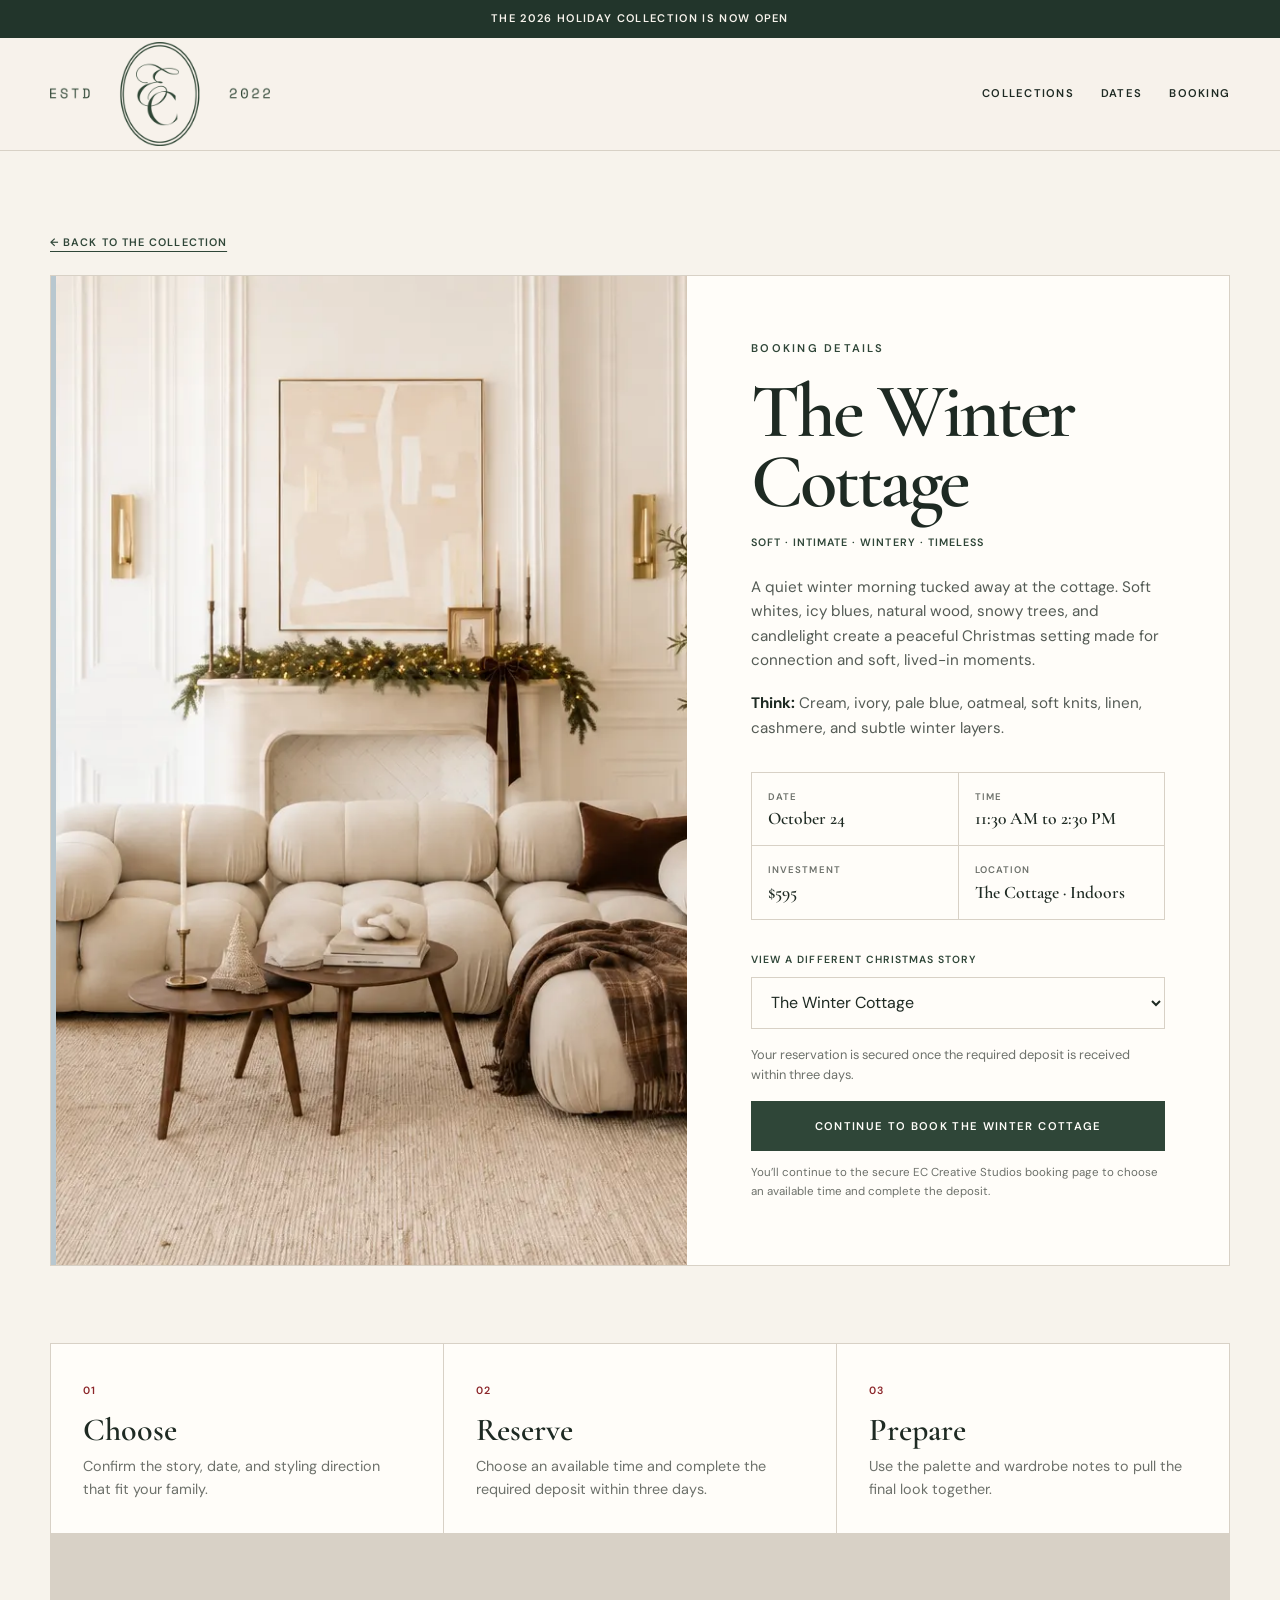
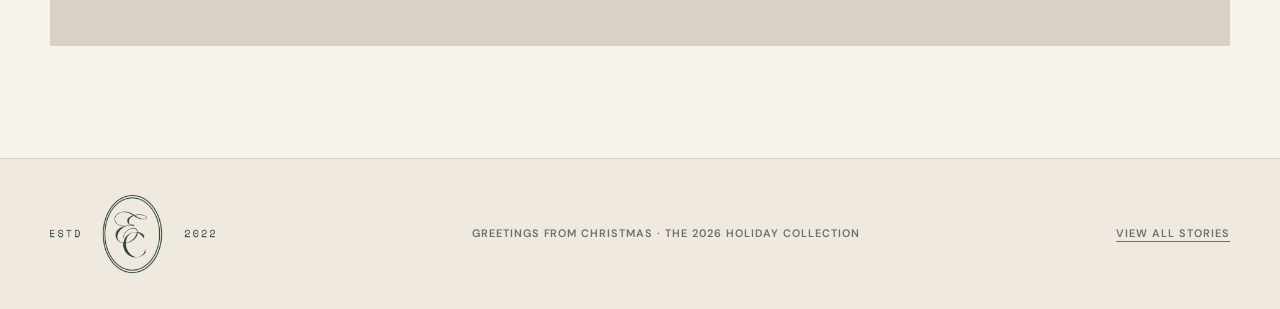
==== booking.html @ e30bf9e5 "Add mobile collection carousel and story booking pages" ====
<!doctype html>
<html lang="en">
<head>
  <meta charset="utf-8" />
  <meta name="viewport" content="width=device-width, initial-scale=1" />
  <meta name="theme-color" content="#f7f3ec" />
  <meta name="description" content="View dates, pricing, styling direction, and booking access for the 2026 EC Creative Studios Christmas collection." />
  <title>Booking Details | Greetings From Christmas</title>
  <link rel="preconnect" href="https://fonts.googleapis.com" />
  <link rel="preconnect" href="https://fonts.gstatic.com" crossorigin />
  <link href="https://fonts.googleapis.com/css2?family=Cormorant+Garamond:ital,wght@0,500;0,600;1,500&family=DM+Sans:wght@400;500;600&display=swap" rel="stylesheet" />
  <link rel="stylesheet" href="styles.css" />
  <link rel="stylesheet" href="media.css" />
  <script defer src="collections.js"></script>
  <script defer src="app.js"></script>
</head>
<body>
  <a class="skip-link" href="#booking-details">Skip to booking details</a>

  <div class="preview-ribbon" role="note">
    <span>Private client access</span>
    <span aria-hidden="true">•</span>
    <span>Public release September 1</span>
  </div>

  <header class="site-header" id="top">
    <nav class="nav shell" aria-label="Primary navigation">
      <a class="brand" href="index.html" aria-label="EC Creative Studios holiday collection home">
        <img class="brand-logo" src="assets/ec-creative-logo.webp" alt="EC Creative Studios, established 2022" width="1064" height="500" />
      </a>
      <div class="nav-links">
        <a href="index.html#stories">Collections</a>
        <a href="index.html#dates">Dates</a>
        <a href="booking.html" aria-current="page">Booking</a>
      </div>
    </nav>
  </header>

  <main class="booking-page" data-booking-page>
    <section class="booking-page-shell shell" id="booking-details" aria-labelledby="booking-title">
      <a class="back-link" href="index.html#stories">← Back to the collection</a>

      <div class="booking-layout">
        <figure class="booking-visual" id="booking-visual">
          <img id="booking-image" src="assets/winter-cottage.webp" alt="Soft neutral Christmas cottage interior with a tree, fireplace, and natural winter layers" width="1536" height="1024" fetchpriority="high" decoding="async" />
          <div class="booking-image-pending" id="booking-image-pending" hidden>
            <span>Christmas Bound</span>
            <strong>Photography coming soon</strong>
          </div>
        </figure>

        <div class="booking-detail">
          <p class="eyebrow">Booking details</p>
          <h1 id="booking-title">The Winter Cottage</h1>
          <p class="booking-feeling" id="booking-feeling">Soft · Intimate · Wintery · Timeless</p>
          <p class="booking-description" id="booking-description">A quiet winter morning tucked away at the cottage. Soft whites, icy blues, natural wood, snowy trees, and candlelight create a peaceful Christmas setting made for connection and soft, lived-in moments.</p>
          <p class="booking-think" id="booking-think"><strong>Think:</strong> Cream, ivory, pale blue, oatmeal, soft knits, linen, cashmere, and subtle winter layers.</p>

          <dl class="booking-meta-grid">
            <div>
              <dt>Date</dt>
              <dd id="booking-date">October 24</dd>
            </div>
            <div>
              <dt>Time</dt>
              <dd id="booking-time">11:30 AM to 2:30 PM</dd>
            </div>
            <div>
              <dt>Investment</dt>
              <dd id="booking-price">$595</dd>
            </div>
            <div>
              <dt>Location</dt>
              <dd id="booking-location">The Cottage · Indoors</dd>
            </div>
          </dl>

          <div class="booking-control">
            <label for="story-select">View a different Christmas story</label>
            <select id="story-select" aria-describedby="booking-status">
              <option value="the-winter-cottage">The Winter Cottage</option>
            </select>
          </div>

          <p class="booking-status" id="booking-status">Your reservation is secured once the required deposit is received within three days.</p>
          <a class="button button-primary booking-button" id="booking-button" href="https://ECCreativeStudio.pixieset.com/booking/The-Winter-Cottage" aria-disabled="false">Continue to book The Winter Cottage</a>
          <p class="booking-external-note">You’ll continue to the secure EC Creative Studios booking page to choose an available time and complete the deposit.</p>

          <noscript>
            <p class="booking-status">JavaScript is required to switch collections here. Return to the collection page and use the direct booking link for your chosen story.</p>
          </noscript>
        </div>
      </div>
    </section>

    <section class="details shell booking-process" aria-label="How booking works">
      <article>
        <span>01</span>
        <h3>Choose</h3>
        <p>Confirm the story, date, and styling direction that fit your family.</p>
      </article>
      <article>
        <span>02</span>
        <h3>Reserve</h3>
        <p>Choose an available time and complete the required deposit within three days.</p>
      </article>
      <article>
        <span>03</span>
        <h3>Prepare</h3>
        <p>Use the palette and wardrobe notes to pull the final look together.</p>
      </article>
    </section>
  </main>

  <footer>
    <div class="shell footer-inner">
      <div class="footer-brand footer-ec">
        <img src="assets/ec-creative-logo.webp" alt="EC Creative Studios" width="1064" height="500" loading="lazy" decoding="async" />
      </div>
      <p>Greetings From Christmas · The 2026 Holiday Collection</p>
      <a href="index.html#stories">View all stories</a>
    </div>
  </footer>
</body>
</html>
---- styles.css ----
:root {
  --paper: #f7f3ec;
  --paper-warm: #eee7dc;
  --ink: #1e2a23;
  --muted: #6d716b;
  --green: #2f4638;
  --green-dark: #22352b;
  --red: #8b2529;
  --line: #d8d1c6;
  --white: #fffdf9;
  --serif: "Cormorant Garamond", Georgia, serif;
  --sans: "DM Sans", Arial, sans-serif;
}

* { box-sizing: border-box; }
html { scroll-behavior: smooth; }
body {
  margin: 0;
  background: var(--paper);
  color: var(--ink);
  font-family: var(--sans);
  line-height: 1.6;
}

img { display: block; max-width: 100%; }
a { color: inherit; }
button, select { font: inherit; }

::selection { background: var(--green); color: var(--white); }

.skip-link {
  position: absolute;
  top: -100px;
  left: 1rem;
  z-index: 100;
  padding: .75rem 1rem;
  background: var(--ink);
  color: white;
}
.skip-link:focus { top: 1rem; }

.shell {
  width: min(1180px, calc(100% - 40px));
  margin-inline: auto;
}

.preview-ribbon {
  display: flex;
  justify-content: center;
  align-items: center;
  gap: .8rem;
  min-height: 38px;
  padding: .5rem 1rem;
  background: var(--green-dark);
  color: #f7f3ec;
  font-size: .69rem;
  font-weight: 600;
  letter-spacing: .12em;
  text-transform: uppercase;
  text-align: center;
}

.site-header {
  border-bottom: 1px solid var(--line);
  background: rgba(247,243,236,.96);
}

.nav {
  min-height: 112px;
  display: flex;
  align-items: center;
  justify-content: space-between;
  gap: 2rem;
}

.brand {
  display: inline-flex;
  align-items: center;
  flex: 0 1 auto;
  text-decoration: none;
}
.brand-logo {
  width: clamp(180px, 18vw, 220px);
  height: auto;
  object-fit: contain;
  flex: 0 0 auto;
}

.nav-links {
  display: flex;
  gap: 1.7rem;
}
.nav-links a {
  text-decoration: none;
  font-size: .7rem;
  font-weight: 600;
  letter-spacing: .11em;
  text-transform: uppercase;
}
.nav-links a:hover { color: var(--red); }

.hero {
  padding-block: clamp(5rem, 10vw, 8.5rem);
  max-width: 1100px;
}
.eyebrow {
  margin: 0 0 1.15rem;
  color: var(--green);
  font-size: .7rem;
  font-weight: 600;
  letter-spacing: .2em;
  text-transform: uppercase;
}
.hero h1 {
  max-width: 1000px;
  margin: 0;
  font: 600 clamp(4.5rem, 10vw, 9.2rem)/.88 var(--serif);
  letter-spacing: -.045em;
}
.hero h1 > span,
.hero h1 > em {
  display: block;
}
.hero h1 > span {
  max-width: 10.5ch;
}
.hero h1 > em {
  width: fit-content;
  margin-top: .08em;
  color: var(--red);
  font-weight: 500;
}
.hero-byline {
  display: flex;
  align-items: center;
  gap: 0;
  margin-top: 1.65rem;
  color: var(--green);
  font-size: .67rem;
  font-weight: 600;
  letter-spacing: .14em;
  text-transform: uppercase;
}
.hero-intro {
  max-width: 720px;
  margin: 2rem 0 1.5rem;
  color: #4e554f;
  font: 500 clamp(1.15rem, 2vw, 1.45rem)/1.5 var(--serif);
}
.hero-meta {
  display: flex;
  flex-wrap: wrap;
  gap: .55rem 1.2rem;
  margin-bottom: 2rem;
  color: var(--muted);
  font-size: .72rem;
  font-weight: 600;
  letter-spacing: .09em;
  text-transform: uppercase;
}
.hero-meta span:not(:last-child)::after {
  content: "·";
  margin-left: 1.2rem;
  color: var(--red);
}

.button {
  display: inline-flex;
  align-items: center;
  justify-content: center;
  min-height: 50px;
  padding: .9rem 1.25rem;
  border: 1px solid var(--green);
  text-decoration: none;
  font-size: .7rem;
  font-weight: 600;
  letter-spacing: .12em;
  text-transform: uppercase;
  transition: background .2s ease, color .2s ease, transform .2s ease;
}
.button-primary {
  background: var(--green);
  color: var(--white);
}
.button-primary:hover {
  background: var(--green-dark);
  transform: translateY(-1px);
}
.button.is-disabled {
  opacity: .45;
  pointer-events: none;
}

.collection-intro {
  display: grid;
  grid-template-columns: .65fr 1.35fr;
  gap: clamp(2rem, 6vw, 7rem);
  align-items: start;
  padding: 6rem 0 3rem;
  border-top: 1px solid var(--line);
}
.collection-intro .eyebrow { margin-top: .45rem; }
.collection-intro h2,
.section-heading h2,
.booking h2 {
  margin: 0;
  font: 600 clamp(2.8rem, 5.5vw, 5.2rem)/1.02 var(--serif);
  letter-spacing: -.035em;
}
.collection-intro > p:last-child {
  grid-column: 2;
  max-width: 730px;
  margin: 1.2rem 0 0;
  color: #555c56;
  font: 500 1.12rem/1.55 var(--serif);
}

.collection {
  padding: 2rem 0 7rem;
}
.carousel-header {
  display: flex;
  align-items: end;
  justify-content: space-between;
  gap: 2rem;
  margin-bottom: 1.5rem;
}
.carousel-header .eyebrow { margin-bottom: .65rem; }
.carousel-header h2 {
  max-width: 750px;
  margin: 0;
  font: 600 clamp(2.5rem, 5vw, 4.8rem)/1 var(--serif);
  letter-spacing: -.035em;
}
.swipe-hint {
  margin: .75rem 0 0;
  color: var(--muted);
  font-size: .78rem;
}
.carousel-controls {
  display: flex;
  align-items: center;
  gap: .7rem;
  flex: 0 0 auto;
}
.carousel-button {
  width: 48px;
  height: 48px;
  border: 1px solid var(--green);
  border-radius: 50%;
  background: transparent;
  color: var(--green);
  cursor: pointer;
  font-size: 1.25rem;
  transition: background .2s ease, color .2s ease, opacity .2s ease;
}
.carousel-button:hover:not(:disabled) {
  background: var(--green);
  color: var(--white);
}
.carousel-button:disabled {
  cursor: default;
  opacity: .28;
}
.carousel-count {
  min-width: 60px;
  color: var(--muted);
  font-size: .67rem;
  font-weight: 600;
  font-variant-numeric: tabular-nums;
  letter-spacing: .1em;
  text-align: center;
}

.stories {
  display: flex;
  align-items: flex-start;
  gap: 1px;
  width: 100%;
  padding: 0;
  overflow-x: auto;
  overscroll-behavior-inline: contain;
  background: var(--line);
  border: 1px solid var(--line);
  scroll-behavior: smooth;
  scroll-snap-type: inline mandatory;
  scrollbar-width: none;
  -webkit-overflow-scrolling: touch;
}
.stories::-webkit-scrollbar { display: none; }
.stories:focus-visible {
  outline: 3px solid color-mix(in srgb, var(--red) 65%, transparent);
  outline-offset: 5px;
}
.story {
  --story-pad: clamp(2rem, 4vw, 4rem);
  position: relative;
  flex: 0 0 clamp(360px, 46vw, 560px);
  min-width: 0;
  padding: var(--story-pad);
  background: var(--white);
  scroll-snap-align: start;
  scroll-snap-stop: always;
}
.story::before {
  content: "";
  position: absolute;
  left: 0;
  top: 0;
  width: 100%;
  height: 4px;
  background: var(--accent, var(--green));
  z-index: 2;
}
.story-topline {
  display: flex;
  justify-content: space-between;
  gap: 1rem;
  margin-bottom: 2.4rem;
  color: var(--muted);
  font-size: .65rem;
  font-weight: 600;
  letter-spacing: .14em;
  text-transform: uppercase;
}
.story h3 {
  margin: 0;
  font: 600 clamp(2.4rem, 4vw, 4rem)/.98 var(--serif);
  letter-spacing: -.03em;
}
.story-feeling {
  margin: .9rem 0 1.35rem;
  color: var(--green);
  font-size: .67rem;
  font-weight: 600;
  letter-spacing: .095em;
  text-transform: uppercase;
}
.story-description,
.story-think {
  max-width: 650px;
  color: #545b55;
  font-size: .95rem;
}
.story-think { margin-top: 1.25rem; }
.story-think strong {
  color: var(--ink);
  font-weight: 600;
}
.story-logistics {
  display: flex;
  flex-wrap: wrap;
  gap: .55rem 1rem;
  margin: 1.75rem 0 1rem;
  padding: 1rem 0;
  border-top: 1px solid var(--line);
  border-bottom: 1px solid var(--line);
  font-size: .67rem;
  font-weight: 600;
  letter-spacing: .09em;
  text-transform: uppercase;
}
.story-logistics span:not(:last-child)::after {
  content: "·";
  margin-left: 1rem;
  color: var(--accent, var(--red));
}
.text-link {
  display: inline-block;
  margin-top: .5rem;
  color: var(--red);
  font-size: .68rem;
  font-weight: 600;
  letter-spacing: .11em;
  text-transform: uppercase;
  text-underline-offset: 5px;
}

.schedule {
  padding: 7rem 0;
  background: var(--green-dark);
  color: #f6f2ea;
}
.schedule .eyebrow { color: #c8d0c9; }
.section-heading { margin-bottom: 3rem; }
.schedule-list { border-top: 1px solid rgba(255,255,255,.22); }
.schedule-row {
  display: grid;
  grid-template-columns: 110px 1.35fr .85fr .3fr 75px;
  gap: 1rem;
  align-items: baseline;
  padding: 1.25rem 0;
  border-bottom: 1px solid rgba(255,255,255,.16);
  color: inherit;
  text-decoration: none;
  transition: color .2s ease, padding-inline .2s ease;
}
.schedule-row:hover {
  color: #fff;
  padding-inline: .4rem;
}
.schedule-row time,
.schedule-row span {
  font-size: .69rem;
  letter-spacing: .075em;
  text-transform: uppercase;
}
.schedule-row strong {
  font: 600 1.45rem/1.1 var(--serif);
}
.schedule-row .price { text-align: right; }
.schedule-action {
  font-size: .63rem;
  letter-spacing: .08em;
  text-align: right;
  text-transform: uppercase;
}
.schedule-note {
  max-width: 760px;
  margin: 2rem 0 0;
  color: rgba(255,255,255,.68);
  font-size: .88rem;
}

.booking { padding-block: 7rem; }
.booking-card {
  display: grid;
  grid-template-columns: 1fr .8fr;
  gap: clamp(2rem, 6vw, 6rem);
  padding: clamp(2rem, 5vw, 5rem);
  background: var(--paper-warm);
  border: 1px solid var(--line);
}
.booking h2 { color: var(--red); }
.booking-copy > p:last-child {
  max-width: 620px;
  color: #555c56;
}
.booking-panel {
  padding: 1.4rem;
  background: rgba(255,255,255,.72);
  border: 1px solid var(--line);
}
.booking-panel label {
  display: block;
  margin-bottom: .55rem;
  font-size: .65rem;
  font-weight: 600;
  letter-spacing: .12em;
  text-transform: uppercase;
}
.booking-panel select {
  width: 100%;
  padding: .9rem .85rem;
  border: 1px solid var(--line);
  border-radius: 0;
  background: var(--white);
  color: var(--ink);
}
.selected-story {
  min-height: 86px;
  margin: 1rem 0;
  padding: 1rem 0;
  border-top: 1px solid var(--line);
  border-bottom: 1px solid var(--line);
}
.selected-story strong {
  display: block;
  margin-bottom: .35rem;
  font: 600 1.6rem/1 var(--serif);
}
.selected-story span {
  color: var(--muted);
  font-size: .77rem;
}
.booking-status {
  margin: 0 0 1rem;
  color: var(--muted);
  font-size: .8rem;
}
.booking-panel .button { width: 100%; }

.details {
  display: grid;
  grid-template-columns: repeat(3, 1fr);
  gap: 1px;
  margin-bottom: 7rem;
  background: var(--line);
  border: 1px solid var(--line);
}
.details article {
  background: var(--white);
  padding: 2rem;
}
.details article > span {
  color: var(--red);
  font-size: .66rem;
  font-weight: 600;
  letter-spacing: .1em;
}
.details h3 {
  margin: .75rem 0 .6rem;
  font: 600 2rem/1 var(--serif);
}
.details p {
  margin: 0;
  color: var(--muted);
  font-size: .9rem;
}

.booking-page {
  --accent: #b8c7cf;
}
.booking-page-shell {
  padding-block: clamp(2.5rem, 6vw, 6rem);
}
.back-link {
  display: inline-block;
  margin-bottom: 1.5rem;
  color: var(--green);
  font-size: .68rem;
  font-weight: 600;
  letter-spacing: .1em;
  text-transform: uppercase;
  text-underline-offset: 5px;
}
.booking-layout {
  display: grid;
  grid-template-columns: minmax(0, 1.08fr) minmax(360px, .92fr);
  overflow: hidden;
  background: var(--white);
  border: 1px solid var(--line);
}
.booking-visual {
  position: relative;
  min-height: 720px;
  margin: 0;
  overflow: hidden;
  background: var(--paper-warm);
}
.booking-visual::before {
  content: "";
  position: absolute;
  inset: 0 auto 0 0;
  z-index: 2;
  width: 5px;
  background: var(--accent);
}
.booking-visual img {
  width: 100%;
  height: 100%;
  object-fit: cover;
}
.booking-visual.is-pending,
.booking-visual.is-error {
  display: grid;
  place-items: center;
  padding: 2rem;
  background:
    linear-gradient(145deg, color-mix(in srgb, var(--accent) 18%, var(--paper)), var(--paper-warm));
}
.booking-image-pending {
  display: grid;
  gap: .45rem;
  color: var(--green);
  text-align: center;
}
.booking-image-pending[hidden] { display: none; }
.booking-image-pending span {
  font-size: .67rem;
  font-weight: 600;
  letter-spacing: .12em;
  text-transform: uppercase;
}
.booking-image-pending strong {
  font: italic 500 clamp(2rem, 4vw, 3.7rem)/1 var(--serif);
}
.booking-detail {
  align-self: center;
  padding: clamp(2rem, 5vw, 5rem);
}
.booking-detail h1 {
  margin: 0;
  font: 600 clamp(3.2rem, 6vw, 6rem)/.92 var(--serif);
  letter-spacing: -.04em;
}
.booking-feeling {
  margin: 1rem 0 1.5rem;
  color: var(--green);
  font-size: .67rem;
  font-weight: 600;
  letter-spacing: .095em;
  text-transform: uppercase;
}
.booking-description,
.booking-think {
  color: #545b55;
  font-size: .95rem;
}
.booking-think { margin-top: 1.2rem; }
.booking-think strong { color: var(--ink); }
.booking-meta-grid {
  display: grid;
  grid-template-columns: repeat(2, minmax(0, 1fr));
  margin: 2rem 0;
  border-top: 1px solid var(--line);
  border-left: 1px solid var(--line);
}
.booking-meta-grid > div {
  min-width: 0;
  padding: 1rem;
  border-right: 1px solid var(--line);
  border-bottom: 1px solid var(--line);
}
.booking-meta-grid dt {
  color: var(--muted);
  font-size: .6rem;
  font-weight: 600;
  letter-spacing: .11em;
  text-transform: uppercase;
}
.booking-meta-grid dd {
  margin: .25rem 0 0;
  font: 600 1.1rem/1.2 var(--serif);
}
.booking-control label {
  display: block;
  margin-bottom: .5rem;
  color: var(--green);
  font-size: .65rem;
  font-weight: 600;
  letter-spacing: .1em;
  text-transform: uppercase;
}
.booking-control select {
  width: 100%;
  min-height: 52px;
  padding: .8rem 2.8rem .8rem .9rem;
  border: 1px solid var(--line);
  border-radius: 0;
  background: var(--white);
  color: var(--ink);
}
.booking-page .booking-status {
  margin: 1rem 0;
}
.booking-button { width: 100%; }
.booking-external-note {
  margin: .8rem 0 0;
  color: var(--muted);
  font-size: .72rem;
}
.booking-process {
  padding-top: 0;
  padding-bottom: 7rem;
}

footer {
  border-top: 1px solid var(--line);
  background: #efe9df;
}
.footer-inner {
  min-height: 150px;
  display: flex;
  align-items: center;
  justify-content: space-between;
  gap: 2rem;
}
.footer-ec {
  display: inline-flex;
  align-items: center;
  gap: .7rem;
}
.footer-ec img {
  width: 165px;
  height: auto;
  object-fit: contain;
}
.footer-inner p,
.footer-inner a {
  color: var(--muted);
  font-size: .68rem;
  font-weight: 600;
  letter-spacing: .09em;
  text-transform: uppercase;
}
.footer-inner a { text-underline-offset: 4px; }

@media (max-width: 900px) {
  .collection-intro {
    grid-template-columns: 1fr;
    gap: 1rem;
  }
  .collection-intro > p:last-child { grid-column: 1; }
  .booking-card { grid-template-columns: 1fr; }
  .booking-layout { grid-template-columns: 1fr; }
  .booking-visual {
    min-height: 0;
    aspect-ratio: 16 / 10;
  }
  .schedule-row { grid-template-columns: 95px 1fr auto 70px; }
  .schedule-time {
    grid-column: 2;
    color: rgba(255,255,255,.65);
  }
  .schedule-row .price {
    grid-column: 3;
    grid-row: 1 / 3;
    align-self: center;
  }
}

@media (max-width: 680px) {
  .shell { width: min(100% - 28px, 1180px); }
  .preview-ribbon {
    min-height: 44px;
    gap: .5rem;
    font-size: .58rem;
    letter-spacing: .11em;
  }
  .nav {
    min-height: 92px;
    gap: .85rem;
  }
  .brand-logo {
    width: 158px;
  }
  .nav-links { gap: 1rem; }
  .nav-links a { font-size: .61rem; }
  .nav-links a:first-child { display: none; }

  .hero {
    padding-top: 3.8rem;
    padding-bottom: 4.5rem;
  }
  .hero .eyebrow { margin-bottom: 1.35rem; }
  .hero h1 {
    font-size: clamp(3.9rem, 18vw, 5.35rem);
    line-height: .9;
    letter-spacing: -.042em;
  }
  .hero h1 > span {
    max-width: 8.9ch;
  }
  .hero h1 > em {
    margin-top: .12em;
  }
  .hero-byline {
    margin-top: 1.4rem;
    font-size: .61rem;
  }
  .hero-intro {
    margin-top: 1.65rem;
    font-size: 1.08rem;
    line-height: 1.5;
  }
  .hero-meta {
    display: grid;
    gap: .35rem;
  }
  .hero-meta span:not(:last-child)::after { display: none; }

  .collection-intro {
    padding-top: 4.25rem;
    padding-bottom: 2.5rem;
  }
  .collection-intro h2,
  .section-heading h2,
  .booking h2 {
    line-height: 1.02;
  }
  .collection-intro > p:last-child {
    margin-top: .85rem;
  }

  .collection {
    padding-top: 1rem;
    padding-bottom: 5rem;
  }
  .carousel-header {
    display: grid;
    align-items: start;
    gap: 1.25rem;
  }
  .carousel-header h2 {
    font-size: clamp(2.6rem, 12vw, 3.5rem);
  }
  .carousel-controls {
    justify-content: space-between;
  }
  .stories {
    width: 100%;
  }
  .story {
    --story-pad: 1.5rem;
    flex-basis: calc(100vw - 56px);
    padding: var(--story-pad);
  }
  .story-topline { margin-bottom: 1.7rem; }
  .story h3 {
    font-size: clamp(2.55rem, 12vw, 3.4rem);
    line-height: .98;
  }

  .schedule { padding: 5rem 0; }
  .schedule-row {
    grid-template-columns: 1fr auto;
    gap: .4rem 1rem;
  }
  .schedule-row time { grid-column: 1; }
  .schedule-row strong { grid-column: 1; font-size: 1.25rem; }
  .schedule-time { grid-column: 1; }
  .schedule-row .price { grid-column: 2; grid-row: 1 / 4; }
  .schedule-action { display: none; }
  .schedule-row {
    position: relative;
    min-height: 94px;
    padding-right: 2.6rem;
  }
  .schedule-row::after {
    content: "→";
    position: absolute;
    top: 50%;
    right: .3rem;
    transform: translateY(-50%);
    color: rgba(255,255,255,.7);
    font-size: 1.1rem;
  }

  .booking { padding-block: 5rem; }
  .booking-card { padding: 1.5rem; }
  .booking-page-shell {
    width: min(100% - 20px, 1180px);
    padding-top: 1.5rem;
  }
  .booking-visual { aspect-ratio: 4 / 3; }
  .booking-detail { padding: 1.5rem; }
  .booking-detail h1 {
    font-size: clamp(3rem, 14vw, 4.2rem);
  }
  .booking-meta-grid { margin-block: 1.5rem; }
  .booking-meta-grid dd { font-size: 1rem; }
  .booking-button {
    min-height: 58px;
    padding-inline: 1rem;
    text-align: center;
  }
  .booking-process { padding-bottom: 5rem; }
  .details {
    grid-template-columns: 1fr;
    margin-bottom: 5rem;
  }
  .footer-inner {
    min-height: 190px;
    flex-direction: column;
    align-items: flex-start;
    justify-content: center;
    gap: .65rem;
  }
  .footer-inner p { margin: 0; }
}
---- media.css ----
.story-media {
  margin: calc(var(--story-pad) * -1) calc(var(--story-pad) * -1) 2.4rem;
  aspect-ratio: 16 / 10;
  overflow: hidden;
  background: var(--paper-warm, #efe8dc);
  border-bottom: 1px solid var(--line, rgba(34, 42, 35, 0.14));
}

.story-media img {
  display: block;
  width: 100%;
  height: 100%;
  object-fit: cover;
  object-position: center;
  transition: transform 420ms ease;
}

.story-media.is-error {
  display: grid;
  place-items: center;
  padding: 2rem;
  background:
    linear-gradient(135deg, color-mix(in srgb, var(--accent) 14%, var(--paper-warm)), var(--paper-warm));
}

.story-media-fallback {
  color: var(--muted);
  font-size: .65rem;
  font-weight: 600;
  letter-spacing: .12em;
  text-transform: uppercase;
  text-align: center;
}

.story:hover .story-media img {
  transform: scale(1.012);
}

.story-wide .story-media {
  aspect-ratio: 21 / 9;
}

.story:nth-of-type(1) .story-media img { object-position: center 38%; }
.story:nth-of-type(2) .story-media img { object-position: center 52%; }
.story:nth-of-type(3) .story-media img { object-position: center 48%; }
.story:nth-of-type(4) .story-media img { object-position: center 50%; }
.story:nth-of-type(5) .story-media img { object-position: center 50%; }
.story:nth-of-type(6) .story-media img { object-position: center 54%; }
.story:nth-of-type(7) .story-media img { object-position: center 50%; }
.story:nth-of-type(8) .story-media img { object-position: center 50%; }
.story:nth-of-type(9) .story-media img { object-position: center 48%; }

@media (max-width: 680px) {
  .story-media {
    margin-bottom: 1.8rem;
    aspect-ratio: 4 / 3;
  }

  .story-wide .story-media {
    aspect-ratio: 16 / 10;
  }

  .story:nth-of-type(1) .story-media img { object-position: center 35%; }
}

@media (prefers-reduced-motion: reduce) {
  .story-media img { transition: none; }
  .story:hover .story-media img { transform: none; }
}
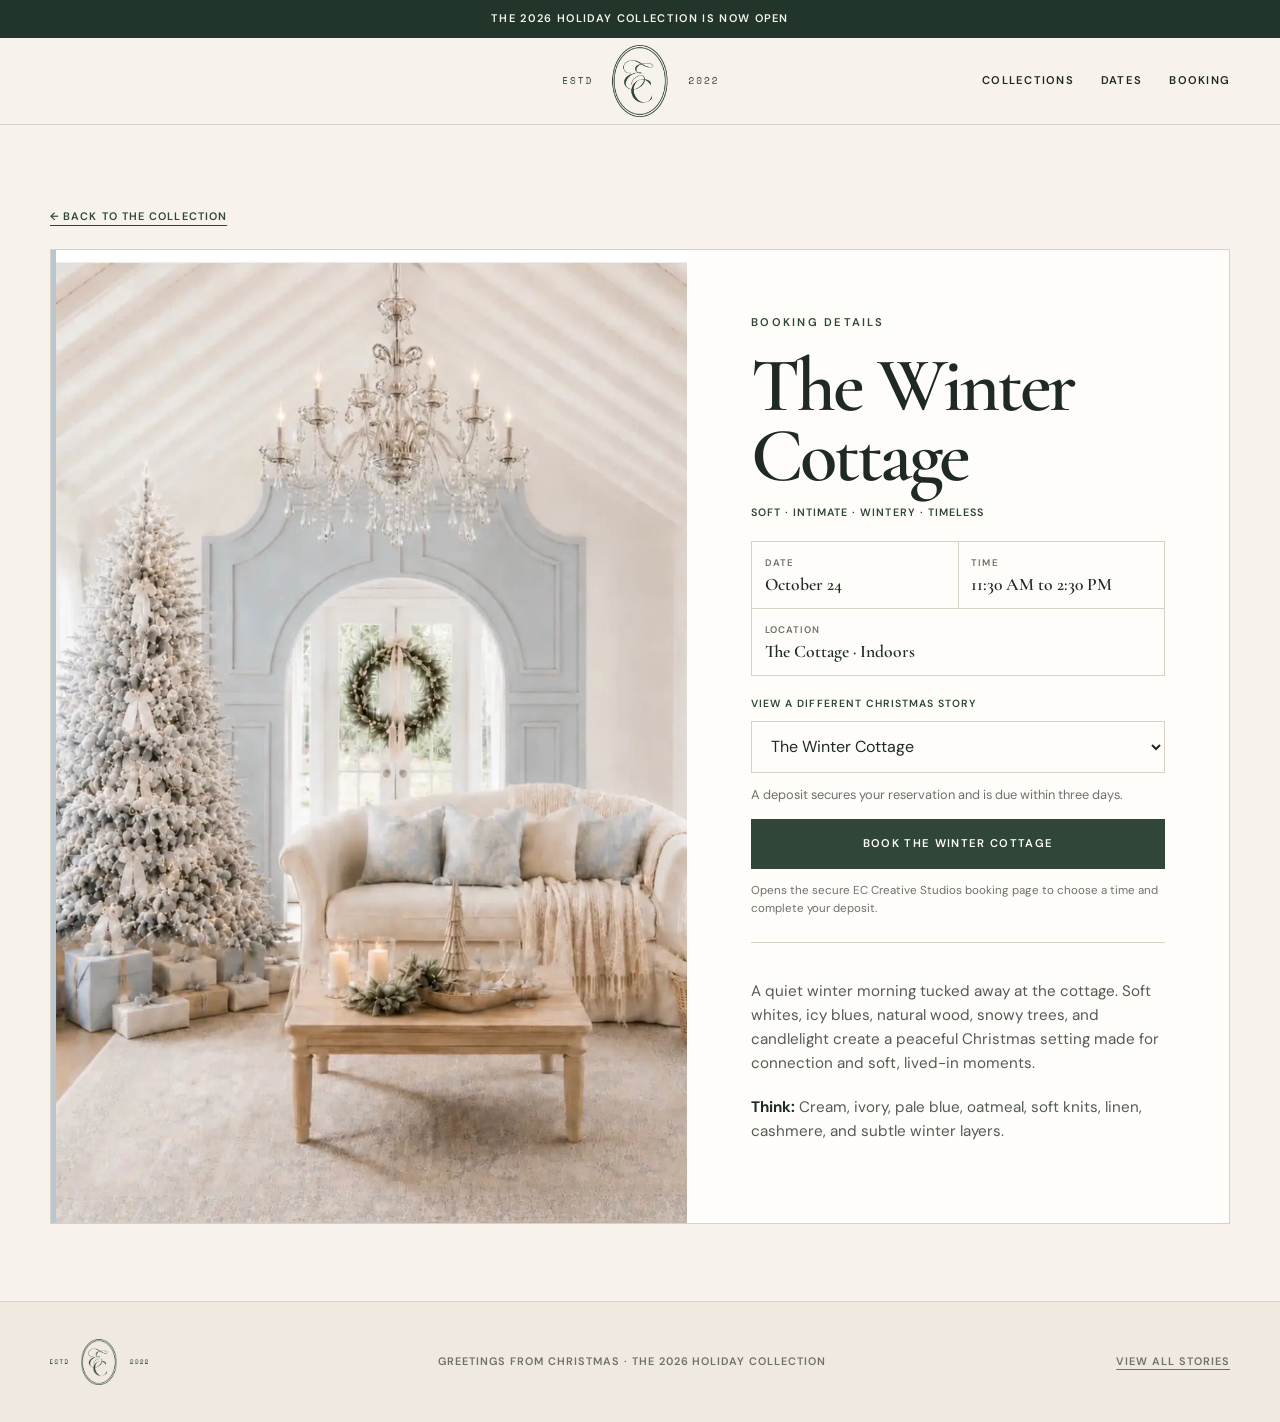
==== commit cdcb520a: "Make holiday booking compact and price-free" ====
--- a/booking.html
+++ b/booking.html
@@ -4,7 +4,7 @@
   <meta charset="utf-8" />
   <meta name="viewport" content="width=device-width, initial-scale=1" />
   <meta name="theme-color" content="#f7f3ec" />
-  <meta name="description" content="View dates, pricing, styling direction, and booking access for the 2026 EC Creative Studios Christmas collection." />
+  <meta name="description" content="View dates, styling direction, and booking access for the 2026 EC Creative Studios Christmas collection." />
   <title>Booking Details | Greetings From Christmas</title>
   <link rel="preconnect" href="https://fonts.googleapis.com" />
   <link rel="preconnect" href="https://fonts.gstatic.com" crossorigin />
@@ -14,7 +14,7 @@
   <script defer src="collections.js"></script>
   <script defer src="app.js"></script>
 </head>
-<body>
+<body class="booking-body">
   <a class="skip-link" href="#booking-details">Skip to booking details</a>
 
   <div class="preview-ribbon" role="note">
@@ -42,7 +42,7 @@
 
       <div class="booking-layout">
         <figure class="booking-visual" id="booking-visual">
-          <img id="booking-image" src="assets/winter-cottage.webp" alt="Soft neutral Christmas cottage interior with a tree, fireplace, and natural winter layers" width="1536" height="1024" fetchpriority="high" decoding="async" />
+          <img id="booking-image" src="assets/winter-cottage.webp" alt="Pale blue and white Christmas cottage living room with a chandelier, frosted tree, and soft neutral furnishings" width="1320" height="1589" fetchpriority="high" decoding="async" />
           <div class="booking-image-pending" id="booking-image-pending" hidden>
             <span>Christmas Bound</span>
             <strong>Photography coming soon</strong>
@@ -53,9 +53,6 @@
           <p class="eyebrow">Booking details</p>
           <h1 id="booking-title">The Winter Cottage</h1>
           <p class="booking-feeling" id="booking-feeling">Soft · Intimate · Wintery · Timeless</p>
-          <p class="booking-description" id="booking-description">A quiet winter morning tucked away at the cottage. Soft whites, icy blues, natural wood, snowy trees, and candlelight create a peaceful Christmas setting made for connection and soft, lived-in moments.</p>
-          <p class="booking-think" id="booking-think"><strong>Think:</strong> Cream, ivory, pale blue, oatmeal, soft knits, linen, cashmere, and subtle winter layers.</p>
-
           <dl class="booking-meta-grid">
             <div>
               <dt>Date</dt>
@@ -65,11 +62,7 @@
               <dt>Time</dt>
               <dd id="booking-time">11:30 AM to 2:30 PM</dd>
             </div>
-            <div>
-              <dt>Investment</dt>
-              <dd id="booking-price">$595</dd>
-            </div>
-            <div>
+            <div class="booking-meta-location">
               <dt>Location</dt>
               <dd id="booking-location">The Cottage · Indoors</dd>
             </div>
@@ -82,9 +75,14 @@
             </select>
           </div>
 
-          <p class="booking-status" id="booking-status">Your reservation is secured once the required deposit is received within three days.</p>
-          <a class="button button-primary booking-button" id="booking-button" href="https://ECCreativeStudio.pixieset.com/booking/The-Winter-Cottage" aria-disabled="false">Continue to book The Winter Cottage</a>
-          <p class="booking-external-note">You’ll continue to the secure EC Creative Studios booking page to choose an available time and complete the deposit.</p>
+          <p class="booking-status" id="booking-status">A deposit secures your reservation and is due within three days.</p>
+          <a class="button button-primary booking-button" id="booking-button" href="https://ECCreativeStudio.pixieset.com/booking/The-Winter-Cottage" aria-disabled="false">Book The Winter Cottage</a>
+          <p class="booking-external-note">Opens the secure EC Creative Studios booking page to choose a time and complete your deposit.</p>
+
+          <div class="booking-story-notes">
+            <p class="booking-description" id="booking-description">A quiet winter morning tucked away at the cottage. Soft whites, icy blues, natural wood, snowy trees, and candlelight create a peaceful Christmas setting made for connection and soft, lived-in moments.</p>
+            <p class="booking-think" id="booking-think"><strong>Think:</strong> Cream, ivory, pale blue, oatmeal, soft knits, linen, cashmere, and subtle winter layers.</p>
+          </div>
 
           <noscript>
             <p class="booking-status">JavaScript is required to switch collections here. Return to the collection page and use the direct booking link for your chosen story.</p>
@@ -93,23 +91,6 @@
       </div>
     </section>
 
-    <section class="details shell booking-process" aria-label="How booking works">
-      <article>
-        <span>01</span>
-        <h3>Choose</h3>
-        <p>Confirm the story, date, and styling direction that fit your family.</p>
-      </article>
-      <article>
-        <span>02</span>
-        <h3>Reserve</h3>
-        <p>Choose an available time and complete the required deposit within three days.</p>
-      </article>
-      <article>
-        <span>03</span>
-        <h3>Prepare</h3>
-        <p>Use the palette and wardrobe notes to pull the final look together.</p>
-      </article>
-    </section>
   </main>
 
   <footer>
@@ -123,4 +104,3 @@
   </footer>
 </body>
 </html>
-
--- a/styles.css
+++ b/styles.css
@@ -66,21 +66,24 @@
 }
 
 .nav {
-  min-height: 112px;
+  position: relative;
+  min-height: 86px;
   display: flex;
   align-items: center;
-  justify-content: space-between;
+  justify-content: flex-end;
   gap: 2rem;
 }
 
 .brand {
+  position: absolute;
+  left: 50%;
   display: inline-flex;
   align-items: center;
-  flex: 0 1 auto;
+  transform: translateX(-50%);
   text-decoration: none;
 }
 .brand-logo {
-  width: clamp(180px, 18vw, 220px);
+  width: clamp(132px, 13vw, 154px);
   height: auto;
   object-fit: contain;
   flex: 0 0 auto;
@@ -89,6 +92,7 @@
 .nav-links {
   display: flex;
   gap: 1.7rem;
+  margin-left: auto;
 }
 .nav-links a {
   text-decoration: none;
@@ -100,7 +104,7 @@
 .nav-links a:hover { color: var(--red); }
 
 .hero {
-  padding-block: clamp(5rem, 10vw, 8.5rem);
+  padding-block: clamp(3.5rem, 7vw, 6rem);
   max-width: 1100px;
 }
 .eyebrow {
@@ -114,7 +118,7 @@
 .hero h1 {
   max-width: 1000px;
   margin: 0;
-  font: 600 clamp(4.5rem, 10vw, 9.2rem)/.88 var(--serif);
+  font: 600 clamp(4.3rem, 9vw, 8.4rem)/.88 var(--serif);
   letter-spacing: -.045em;
 }
 .hero h1 > span,
@@ -134,7 +138,7 @@
   display: flex;
   align-items: center;
   gap: 0;
-  margin-top: 1.65rem;
+  margin-top: 1.25rem;
   color: var(--green);
   font-size: .67rem;
   font-weight: 600;
@@ -143,7 +147,7 @@
 }
 .hero-intro {
   max-width: 720px;
-  margin: 2rem 0 1.5rem;
+  margin: 1.5rem 0 1.2rem;
   color: #4e554f;
   font: 500 clamp(1.15rem, 2vw, 1.45rem)/1.5 var(--serif);
 }
@@ -151,7 +155,7 @@
   display: flex;
   flex-wrap: wrap;
   gap: .55rem 1.2rem;
-  margin-bottom: 2rem;
+  margin-bottom: 1.5rem;
   color: var(--muted);
   font-size: .72rem;
   font-weight: 600;
@@ -191,39 +195,24 @@
   pointer-events: none;
 }
 
-.collection-intro {
-  display: grid;
-  grid-template-columns: .65fr 1.35fr;
-  gap: clamp(2rem, 6vw, 7rem);
-  align-items: start;
-  padding: 6rem 0 3rem;
-  border-top: 1px solid var(--line);
-}
-.collection-intro .eyebrow { margin-top: .45rem; }
-.collection-intro h2,
 .section-heading h2,
-.booking h2 {
+.booking h2,
+.book-christmas-heading h2 {
   margin: 0;
   font: 600 clamp(2.8rem, 5.5vw, 5.2rem)/1.02 var(--serif);
   letter-spacing: -.035em;
 }
-.collection-intro > p:last-child {
-  grid-column: 2;
-  max-width: 730px;
-  margin: 1.2rem 0 0;
-  color: #555c56;
-  font: 500 1.12rem/1.55 var(--serif);
-}
 
 .collection {
-  padding: 2rem 0 7rem;
+  padding: clamp(3rem, 6vw, 5rem) 0 5.5rem;
+  border-top: 1px solid var(--line);
 }
 .carousel-header {
   display: flex;
   align-items: end;
   justify-content: space-between;
   gap: 2rem;
-  margin-bottom: 1.5rem;
+  margin-bottom: 1rem;
 }
 .carousel-header .eyebrow { margin-bottom: .65rem; }
 .carousel-header h2 {
@@ -274,7 +263,7 @@
 
 .stories {
   display: flex;
-  align-items: flex-start;
+  align-items: stretch;
   gap: 1px;
   width: 100%;
   padding: 0;
@@ -283,7 +272,7 @@
   background: var(--line);
   border: 1px solid var(--line);
   scroll-behavior: smooth;
-  scroll-snap-type: inline mandatory;
+  scroll-snap-type: x mandatory;
   scrollbar-width: none;
   -webkit-overflow-scrolling: touch;
 }
@@ -292,10 +281,23 @@
   outline: 3px solid color-mix(in srgb, var(--red) 65%, transparent);
   outline-offset: 5px;
 }
+.collection-disclaimer {
+  max-width: 760px;
+  margin: 1.25rem 0 0;
+  color: var(--muted);
+  font-size: .72rem;
+  line-height: 1.55;
+}
+.collection-disclaimer strong {
+  color: var(--green);
+  font-weight: 600;
+}
 .story {
   --story-pad: clamp(2rem, 4vw, 4rem);
   position: relative;
-  flex: 0 0 clamp(360px, 46vw, 560px);
+  display: flex;
+  flex-direction: column;
+  flex: 0 0 clamp(360px, 44vw, 520px);
   min-width: 0;
   padding: var(--story-pad);
   background: var(--white);
@@ -342,6 +344,12 @@
   color: #545b55;
   font-size: .95rem;
 }
+.story-description {
+  display: -webkit-box;
+  overflow: hidden;
+  -webkit-box-orient: vertical;
+  -webkit-line-clamp: 5;
+}
 .story-think { margin-top: 1.25rem; }
 .story-think strong {
   color: var(--ink);
@@ -351,7 +359,7 @@
   display: flex;
   flex-wrap: wrap;
   gap: .55rem 1rem;
-  margin: 1.75rem 0 1rem;
+  margin: auto 0 1rem;
   padding: 1rem 0;
   border-top: 1px solid var(--line);
   border-bottom: 1px solid var(--line);
@@ -366,14 +374,26 @@
   color: var(--accent, var(--red));
 }
 .text-link {
-  display: inline-block;
-  margin-top: .5rem;
-  color: var(--red);
+  display: inline-flex;
+  align-items: center;
+  justify-content: center;
+  align-self: flex-start;
+  min-height: 46px;
+  margin-top: 0;
+  padding: .75rem 1.2rem;
+  background: var(--green);
+  border: 1px solid var(--green);
+  color: var(--white);
   font-size: .68rem;
   font-weight: 600;
   letter-spacing: .11em;
-  text-transform: uppercase;
-  text-underline-offset: 5px;
+  text-decoration: none;
+  text-transform: uppercase;
+  transition: background .2s ease, border-color .2s ease;
+}
+.text-link:hover {
+  background: var(--green-dark);
+  border-color: var(--green-dark);
 }
 
 .schedule {
@@ -386,7 +406,7 @@
 .schedule-list { border-top: 1px solid rgba(255,255,255,.22); }
 .schedule-row {
   display: grid;
-  grid-template-columns: 110px 1.35fr .85fr .3fr 75px;
+  grid-template-columns: 110px 1.35fr .85fr 120px;
   gap: 1rem;
   align-items: baseline;
   padding: 1.25rem 0;
@@ -408,7 +428,6 @@
 .schedule-row strong {
   font: 600 1.45rem/1.1 var(--serif);
 }
-.schedule-row .price { text-align: right; }
 .schedule-action {
   font-size: .63rem;
   letter-spacing: .08em;
@@ -508,6 +527,35 @@
   font-size: .9rem;
 }
 
+.book-christmas {
+  padding: 4.5rem 0 5rem;
+  background: var(--paper-warm);
+  border-top: 1px solid var(--line);
+}
+.book-christmas-heading {
+  margin-bottom: 1.5rem;
+}
+.book-christmas-heading h2 {
+  color: var(--green);
+}
+.book-christmas-heading p:last-child {
+  max-width: 610px;
+  margin: .9rem 0 0;
+  color: var(--muted);
+  font: 500 1.05rem/1.5 var(--serif);
+}
+.book-christmas .details {
+  margin-bottom: 0;
+}
+.book-christmas-cta {
+  display: flex;
+  justify-content: center;
+  margin-top: 1.5rem;
+}
+.book-christmas-cta .button {
+  min-width: 240px;
+}
+
 .booking-page {
   --accent: #b8c7cf;
 }
@@ -551,6 +599,9 @@
   height: 100%;
   object-fit: cover;
 }
+.booking-visual img[hidden] {
+  display: none;
+}
 .booking-visual.is-pending,
 .booking-visual.is-error {
   display: grid;
@@ -585,7 +636,7 @@
   letter-spacing: -.04em;
 }
 .booking-feeling {
-  margin: 1rem 0 1.5rem;
+  margin: .75rem 0 1rem;
   color: var(--green);
   font-size: .67rem;
   font-weight: 600;
@@ -602,13 +653,13 @@
 .booking-meta-grid {
   display: grid;
   grid-template-columns: repeat(2, minmax(0, 1fr));
-  margin: 2rem 0;
+  margin: 1.25rem 0;
   border-top: 1px solid var(--line);
   border-left: 1px solid var(--line);
 }
 .booking-meta-grid > div {
   min-width: 0;
-  padding: 1rem;
+  padding: .8rem;
   border-right: 1px solid var(--line);
   border-bottom: 1px solid var(--line);
 }
@@ -622,6 +673,9 @@
 .booking-meta-grid dd {
   margin: .25rem 0 0;
   font: 600 1.1rem/1.2 var(--serif);
+}
+.booking-meta-location {
+  grid-column: 1 / -1;
 }
 .booking-control label {
   display: block;
@@ -642,7 +696,7 @@
   color: var(--ink);
 }
 .booking-page .booking-status {
-  margin: 1rem 0;
+  margin: .8rem 0;
 }
 .booking-button { width: 100%; }
 .booking-external-note {
@@ -650,9 +704,10 @@
   color: var(--muted);
   font-size: .72rem;
 }
-.booking-process {
-  padding-top: 0;
-  padding-bottom: 7rem;
+.booking-story-notes {
+  margin-top: 1.5rem;
+  padding-top: 1.25rem;
+  border-top: 1px solid var(--line);
 }
 
 footer {
@@ -660,7 +715,7 @@
   background: #efe9df;
 }
 .footer-inner {
-  min-height: 150px;
+  min-height: 120px;
   display: flex;
   align-items: center;
   justify-content: space-between;
@@ -672,7 +727,7 @@
   gap: .7rem;
 }
 .footer-ec img {
-  width: 165px;
+  width: 98px;
   height: auto;
   object-fit: contain;
 }
@@ -687,23 +742,18 @@
 .footer-inner a { text-underline-offset: 4px; }
 
 @media (max-width: 900px) {
-  .collection-intro {
-    grid-template-columns: 1fr;
-    gap: 1rem;
-  }
-  .collection-intro > p:last-child { grid-column: 1; }
   .booking-card { grid-template-columns: 1fr; }
   .booking-layout { grid-template-columns: 1fr; }
   .booking-visual {
     min-height: 0;
     aspect-ratio: 16 / 10;
   }
-  .schedule-row { grid-template-columns: 95px 1fr auto 70px; }
+  .schedule-row { grid-template-columns: 95px 1fr 110px; }
   .schedule-time {
     grid-column: 2;
     color: rgba(255,255,255,.65);
   }
-  .schedule-row .price {
+  .schedule-action {
     grid-column: 3;
     grid-row: 1 / 3;
     align-self: center;
@@ -719,23 +769,23 @@
     letter-spacing: .11em;
   }
   .nav {
-    min-height: 92px;
+    min-height: 76px;
     gap: .85rem;
   }
   .brand-logo {
-    width: 158px;
+    width: 118px;
   }
   .nav-links { gap: 1rem; }
   .nav-links a { font-size: .61rem; }
   .nav-links a:first-child { display: none; }
 
   .hero {
-    padding-top: 3.8rem;
-    padding-bottom: 4.5rem;
-  }
-  .hero .eyebrow { margin-bottom: 1.35rem; }
+    padding-top: 2.6rem;
+    padding-bottom: 3.25rem;
+  }
+  .hero .eyebrow { margin-bottom: 1rem; }
   .hero h1 {
-    font-size: clamp(3.9rem, 18vw, 5.35rem);
+    font-size: clamp(3.55rem, 16.5vw, 4.9rem);
     line-height: .9;
     letter-spacing: -.042em;
   }
@@ -746,12 +796,12 @@
     margin-top: .12em;
   }
   .hero-byline {
-    margin-top: 1.4rem;
+    margin-top: 1.05rem;
     font-size: .61rem;
   }
   .hero-intro {
-    margin-top: 1.65rem;
-    font-size: 1.08rem;
+    margin-top: 1.25rem;
+    font-size: 1.03rem;
     line-height: 1.5;
   }
   .hero-meta {
@@ -760,27 +810,19 @@
   }
   .hero-meta span:not(:last-child)::after { display: none; }
 
-  .collection-intro {
-    padding-top: 4.25rem;
-    padding-bottom: 2.5rem;
-  }
-  .collection-intro h2,
   .section-heading h2,
   .booking h2 {
     line-height: 1.02;
   }
-  .collection-intro > p:last-child {
-    margin-top: .85rem;
-  }
 
   .collection {
-    padding-top: 1rem;
-    padding-bottom: 5rem;
+    padding-top: 2.75rem;
+    padding-bottom: 4rem;
   }
   .carousel-header {
     display: grid;
     align-items: start;
-    gap: 1.25rem;
+    gap: .9rem;
   }
   .carousel-header h2 {
     font-size: clamp(2.6rem, 12vw, 3.5rem);
@@ -788,21 +830,43 @@
   .carousel-controls {
     justify-content: space-between;
   }
+  .carousel-button {
+    width: 44px;
+    height: 44px;
+  }
   .stories {
     width: 100%;
   }
   .story {
-    --story-pad: 1.5rem;
-    flex-basis: calc(100vw - 56px);
+    --story-pad: 1.25rem;
+    flex-basis: calc(100vw - 44px);
     padding: var(--story-pad);
   }
-  .story-topline { margin-bottom: 1.7rem; }
+  .story-topline { margin-bottom: 1.05rem; }
   .story h3 {
     font-size: clamp(2.55rem, 12vw, 3.4rem);
     line-height: .98;
   }
-
-  .schedule { padding: 5rem 0; }
+  .story-feeling {
+    margin: .7rem 0 .85rem;
+  }
+  .story-description {
+    margin: 0;
+    font-size: .88rem;
+    line-height: 1.45;
+    -webkit-line-clamp: 3;
+  }
+  .story-think { display: none; }
+  .story-logistics {
+    margin-top: auto;
+    margin-bottom: .75rem;
+    padding: .75rem 0;
+  }
+  .text-link {
+    width: 100%;
+  }
+
+  .schedule { padding: 4.25rem 0; }
   .schedule-row {
     grid-template-columns: 1fr auto;
     gap: .4rem 1rem;
@@ -810,52 +874,102 @@
   .schedule-row time { grid-column: 1; }
   .schedule-row strong { grid-column: 1; font-size: 1.25rem; }
   .schedule-time { grid-column: 1; }
-  .schedule-row .price { grid-column: 2; grid-row: 1 / 4; }
-  .schedule-action { display: none; }
+  .schedule-action {
+    display: block;
+    grid-column: 2;
+    grid-row: 1 / 4;
+    align-self: center;
+  }
   .schedule-row {
-    position: relative;
-    min-height: 94px;
-    padding-right: 2.6rem;
-  }
-  .schedule-row::after {
-    content: "→";
-    position: absolute;
-    top: 50%;
-    right: .3rem;
-    transform: translateY(-50%);
-    color: rgba(255,255,255,.7);
-    font-size: 1.1rem;
+    min-height: 88px;
   }
 
   .booking { padding-block: 5rem; }
   .booking-card { padding: 1.5rem; }
   .booking-page-shell {
     width: min(100% - 20px, 1180px);
-    padding-top: 1.5rem;
-  }
-  .booking-visual { aspect-ratio: 4 / 3; }
-  .booking-detail { padding: 1.5rem; }
+    padding-top: .85rem;
+  }
+  .booking-body .preview-ribbon {
+    min-height: 34px;
+    padding: .35rem .65rem;
+    font-size: .52rem;
+  }
+  .booking-body .nav { min-height: 64px; }
+  .booking-body .brand-logo { width: 104px; }
+  .booking-page .back-link { margin-bottom: .65rem; }
+  .booking-visual { aspect-ratio: 2 / 1; }
+  .booking-detail { padding: 1rem; }
+  .booking-detail .eyebrow { margin-bottom: .65rem; }
   .booking-detail h1 {
-    font-size: clamp(3rem, 14vw, 4.2rem);
-  }
-  .booking-meta-grid { margin-block: 1.5rem; }
-  .booking-meta-grid dd { font-size: 1rem; }
+    font-size: clamp(2.5rem, 11vw, 3.45rem);
+  }
+  .booking-feeling { margin: .55rem 0 .75rem; }
+  .booking-meta-grid {
+    grid-template-columns: .8fr 1.15fr 1fr;
+    margin-block: .75rem;
+  }
+  .booking-meta-grid > div { padding: .65rem .5rem; }
+  .booking-meta-grid dt {
+    font-size: .52rem;
+    letter-spacing: .08em;
+  }
+  .booking-meta-grid dd {
+    font-size: .88rem;
+    line-height: 1.12;
+  }
+  .booking-meta-location { grid-column: auto; }
+  .booking-control label {
+    margin-bottom: .35rem;
+    font-size: .58rem;
+  }
+  .booking-control select { min-height: 48px; }
+  .booking-page .booking-status {
+    margin: .65rem 0;
+    font-size: .72rem;
+    line-height: 1.4;
+  }
   .booking-button {
-    min-height: 58px;
+    min-height: 54px;
     padding-inline: 1rem;
     text-align: center;
   }
-  .booking-process { padding-bottom: 5rem; }
+  .book-christmas {
+    padding: 3.25rem 0 3.5rem;
+  }
+  .book-christmas .details {
+    margin-bottom: 0;
+  }
+  .book-christmas .details article {
+    padding: 1.35rem;
+  }
+  .book-christmas-cta {
+    margin-top: 1rem;
+  }
+  .book-christmas-cta .button {
+    width: 100%;
+    min-width: 0;
+  }
   .details {
     grid-template-columns: 1fr;
     margin-bottom: 5rem;
   }
   .footer-inner {
-    min-height: 190px;
+    min-height: 150px;
     flex-direction: column;
     align-items: flex-start;
     justify-content: center;
     gap: .65rem;
   }
+  .footer-ec img { width: 82px; }
   .footer-inner p { margin: 0; }
 }
+
+@media (max-width: 360px) {
+  .brand-logo { width: 86px; }
+  .nav-links { gap: .55rem; }
+  .nav-links a {
+    font-size: .56rem;
+    letter-spacing: .08em;
+  }
+}
--- a/media.css
+++ b/media.css
@@ -1,5 +1,5 @@
 .story-media {
-  margin: calc(var(--story-pad) * -1) calc(var(--story-pad) * -1) 2.4rem;
+  margin: calc(var(--story-pad) * -1) calc(var(--story-pad) * -1) 2rem;
   aspect-ratio: 16 / 10;
   overflow: hidden;
   background: var(--paper-warm, #efe8dc);
@@ -40,27 +40,27 @@
   aspect-ratio: 21 / 9;
 }
 
-.story:nth-of-type(1) .story-media img { object-position: center 38%; }
+.story:nth-of-type(1) .story-media img { object-position: center 52%; }
 .story:nth-of-type(2) .story-media img { object-position: center 52%; }
 .story:nth-of-type(3) .story-media img { object-position: center 48%; }
 .story:nth-of-type(4) .story-media img { object-position: center 50%; }
 .story:nth-of-type(5) .story-media img { object-position: center 50%; }
-.story:nth-of-type(6) .story-media img { object-position: center 54%; }
+.story:nth-of-type(6) .story-media img { object-position: center 62%; }
 .story:nth-of-type(7) .story-media img { object-position: center 50%; }
 .story:nth-of-type(8) .story-media img { object-position: center 50%; }
 .story:nth-of-type(9) .story-media img { object-position: center 48%; }
 
 @media (max-width: 680px) {
   .story-media {
-    margin-bottom: 1.8rem;
-    aspect-ratio: 4 / 3;
+    margin-bottom: 1.4rem;
+    aspect-ratio: 16 / 9;
   }
 
   .story-wide .story-media {
     aspect-ratio: 16 / 10;
   }
 
-  .story:nth-of-type(1) .story-media img { object-position: center 35%; }
+  .story:nth-of-type(1) .story-media img { object-position: center 52%; }
 }
 
 @media (prefers-reduced-motion: reduce) {
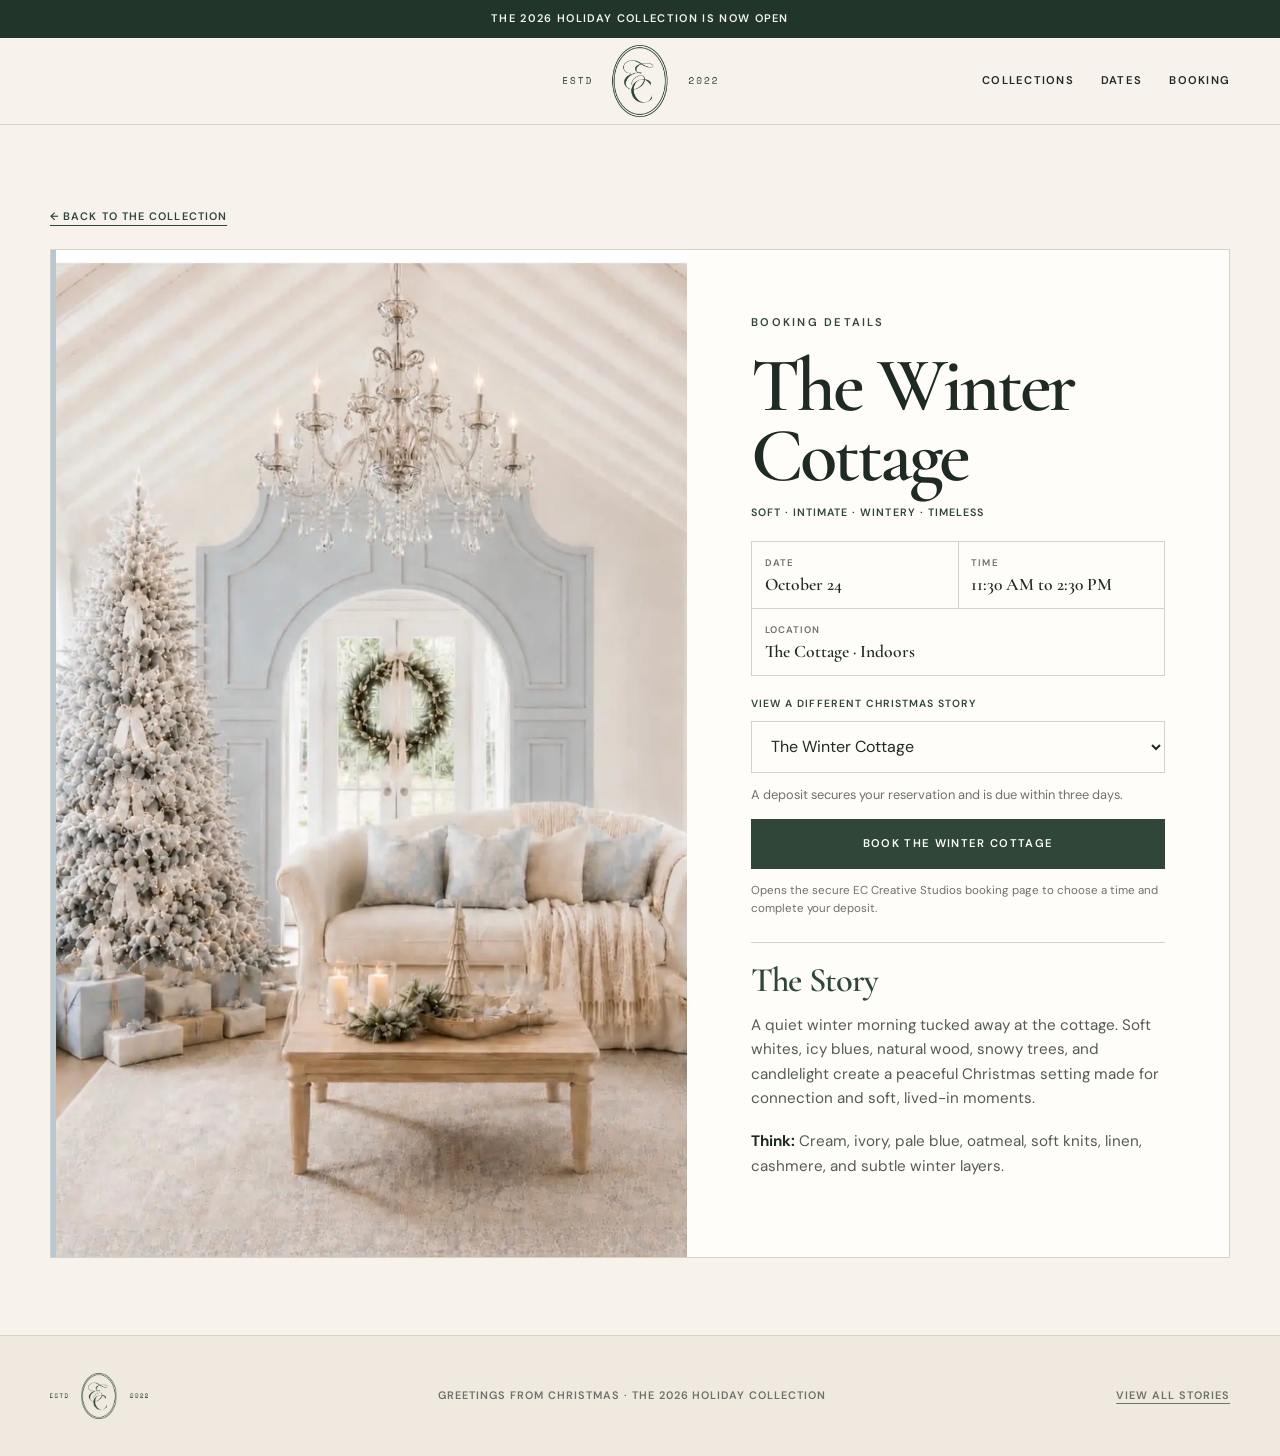
==== commit 8cf8c0de: "Polish mobile carousel copy and navigation Keep all nine card summaries complete at equal heights, a" ====
--- a/booking.html
+++ b/booking.html
@@ -5,6 +5,22 @@
   <meta name="viewport" content="width=device-width, initial-scale=1" />
   <meta name="theme-color" content="#f7f3ec" />
   <meta name="description" content="View dates, styling direction, and booking access for the 2026 EC Creative Studios Christmas collection." />
+  <meta property="og:title" content="Book Greetings From Christmas | 2026 Holiday Collection" />
+  <meta property="og:description" content="Choose your Christmas story, review its details, and reserve your 2026 holiday session." />
+  <meta property="og:type" content="website" />
+  <meta property="og:url" content="https://holiday.eccreativestudios.com/booking.html" />
+  <meta property="og:site_name" content="EC Creative Studios" />
+  <meta property="og:image" content="https://holiday.eccreativestudios.com/assets/greetings-from-christmas-share.jpg" />
+  <meta property="og:image:secure_url" content="https://holiday.eccreativestudios.com/assets/greetings-from-christmas-share.jpg" />
+  <meta property="og:image:type" content="image/jpeg" />
+  <meta property="og:image:width" content="1200" />
+  <meta property="og:image:height" content="630" />
+  <meta property="og:image:alt" content="Greetings From Christmas, the 2026 Holiday Collection by EC Creative Studios" />
+  <meta name="twitter:card" content="summary_large_image" />
+  <meta name="twitter:title" content="Book Greetings From Christmas | 2026 Holiday Collection" />
+  <meta name="twitter:description" content="Choose your Christmas story, review its details, and reserve your 2026 holiday session." />
+  <meta name="twitter:image" content="https://holiday.eccreativestudios.com/assets/greetings-from-christmas-share.jpg" />
+  <link rel="image_src" href="https://holiday.eccreativestudios.com/assets/greetings-from-christmas-share.jpg" />
   <title>Booking Details | Greetings From Christmas</title>
   <link rel="preconnect" href="https://fonts.googleapis.com" />
   <link rel="preconnect" href="https://fonts.gstatic.com" crossorigin />
@@ -33,6 +49,15 @@
         <a href="index.html#dates">Dates</a>
         <a href="booking.html" aria-current="page">Booking</a>
       </div>
+      <details class="mobile-menu">
+        <summary aria-label="Open navigation menu">
+          <span class="mobile-menu-icon" aria-hidden="true"></span>
+        </summary>
+        <nav class="mobile-menu-panel" aria-label="Mobile navigation">
+          <a href="index.html#dates">Dates</a>
+          <a href="booking.html" aria-current="page">Booking</a>
+        </nav>
+      </details>
     </nav>
   </header>
 
@@ -79,7 +104,8 @@
           <a class="button button-primary booking-button" id="booking-button" href="https://ECCreativeStudio.pixieset.com/booking/The-Winter-Cottage" aria-disabled="false">Book The Winter Cottage</a>
           <p class="booking-external-note">Opens the secure EC Creative Studios booking page to choose a time and complete your deposit.</p>
 
-          <div class="booking-story-notes">
+          <div class="booking-story-notes" aria-labelledby="booking-story-heading">
+            <h2 id="booking-story-heading">The Story</h2>
             <p class="booking-description" id="booking-description">A quiet winter morning tucked away at the cottage. Soft whites, icy blues, natural wood, snowy trees, and candlelight create a peaceful Christmas setting made for connection and soft, lived-in moments.</p>
             <p class="booking-think" id="booking-think"><strong>Think:</strong> Cream, ivory, pale blue, oatmeal, soft knits, linen, cashmere, and subtle winter layers.</p>
           </div>
--- a/styles.css
+++ b/styles.css
@@ -103,6 +103,76 @@
 }
 .nav-links a:hover { color: var(--red); }
 
+.mobile-menu { display: none; }
+.mobile-menu summary {
+  display: grid;
+  place-items: center;
+  width: 44px;
+  height: 44px;
+  padding: 0;
+  border: 1px solid var(--line);
+  border-radius: 50%;
+  background: var(--paper);
+  cursor: pointer;
+  list-style: none;
+}
+.mobile-menu summary::-webkit-details-marker { display: none; }
+.mobile-menu summary:focus-visible {
+  outline: 3px solid color-mix(in srgb, var(--red) 60%, transparent);
+  outline-offset: 3px;
+}
+.mobile-menu-icon,
+.mobile-menu-icon::before,
+.mobile-menu-icon::after {
+  display: block;
+  width: 18px;
+  height: 1.5px;
+  background: var(--green-dark);
+  transition: transform 180ms ease, opacity 180ms ease;
+}
+.mobile-menu-icon {
+  position: relative;
+}
+.mobile-menu-icon::before,
+.mobile-menu-icon::after {
+  content: "";
+  position: absolute;
+  left: 0;
+}
+.mobile-menu-icon::before { transform: translateY(-6px); }
+.mobile-menu-icon::after { transform: translateY(6px); }
+.mobile-menu[open] .mobile-menu-icon { background: transparent; }
+.mobile-menu[open] .mobile-menu-icon::before { transform: rotate(45deg); }
+.mobile-menu[open] .mobile-menu-icon::after { transform: rotate(-45deg); }
+.mobile-menu-panel {
+  position: absolute;
+  top: calc(100% + 8px);
+  right: 0;
+  z-index: 40;
+  display: grid;
+  min-width: 176px;
+  padding: .35rem;
+  background: var(--white);
+  border: 1px solid var(--line);
+  box-shadow: 0 14px 32px rgba(30, 42, 35, .14);
+}
+.mobile-menu-panel a {
+  padding: .75rem .9rem;
+  color: var(--ink);
+  font-size: .67rem;
+  font-weight: 600;
+  letter-spacing: .11em;
+  text-decoration: none;
+  text-transform: uppercase;
+}
+.mobile-menu-panel a:hover,
+.mobile-menu-panel a:focus-visible,
+.mobile-menu-panel a[aria-current="page"] {
+  background: var(--paper-warm);
+  color: var(--red);
+  outline: none;
+}
+
 .hero {
   padding-block: clamp(3.5rem, 7vw, 6rem);
   max-width: 1100px;
@@ -343,12 +413,6 @@
   max-width: 650px;
   color: #545b55;
   font-size: .95rem;
-}
-.story-description {
-  display: -webkit-box;
-  overflow: hidden;
-  -webkit-box-orient: vertical;
-  -webkit-line-clamp: 5;
 }
 .story-think { margin-top: 1.25rem; }
 .story-think strong {
@@ -709,6 +773,12 @@
   padding-top: 1.25rem;
   border-top: 1px solid var(--line);
 }
+.booking-story-notes h2 {
+  margin: 0 0 .8rem;
+  color: var(--green);
+  font: 600 2.15rem/1 var(--serif);
+  letter-spacing: -.025em;
+}
 
 footer {
   border-top: 1px solid var(--line);
@@ -775,9 +845,13 @@
   .brand-logo {
     width: 118px;
   }
-  .nav-links { gap: 1rem; }
-  .nav-links a { font-size: .61rem; }
-  .nav-links a:first-child { display: none; }
+  .nav-links { display: none; }
+  .mobile-menu {
+    position: relative;
+    z-index: 30;
+    display: block;
+    margin-left: auto;
+  }
 
   .hero {
     padding-top: 2.6rem;
@@ -854,7 +928,6 @@
     margin: 0;
     font-size: .88rem;
     line-height: 1.45;
-    -webkit-line-clamp: 3;
   }
   .story-think { display: none; }
   .story-logistics {
@@ -967,9 +1040,4 @@
 
 @media (max-width: 360px) {
   .brand-logo { width: 86px; }
-  .nav-links { gap: .55rem; }
-  .nav-links a {
-    font-size: .56rem;
-    letter-spacing: .08em;
-  }
-}
+}
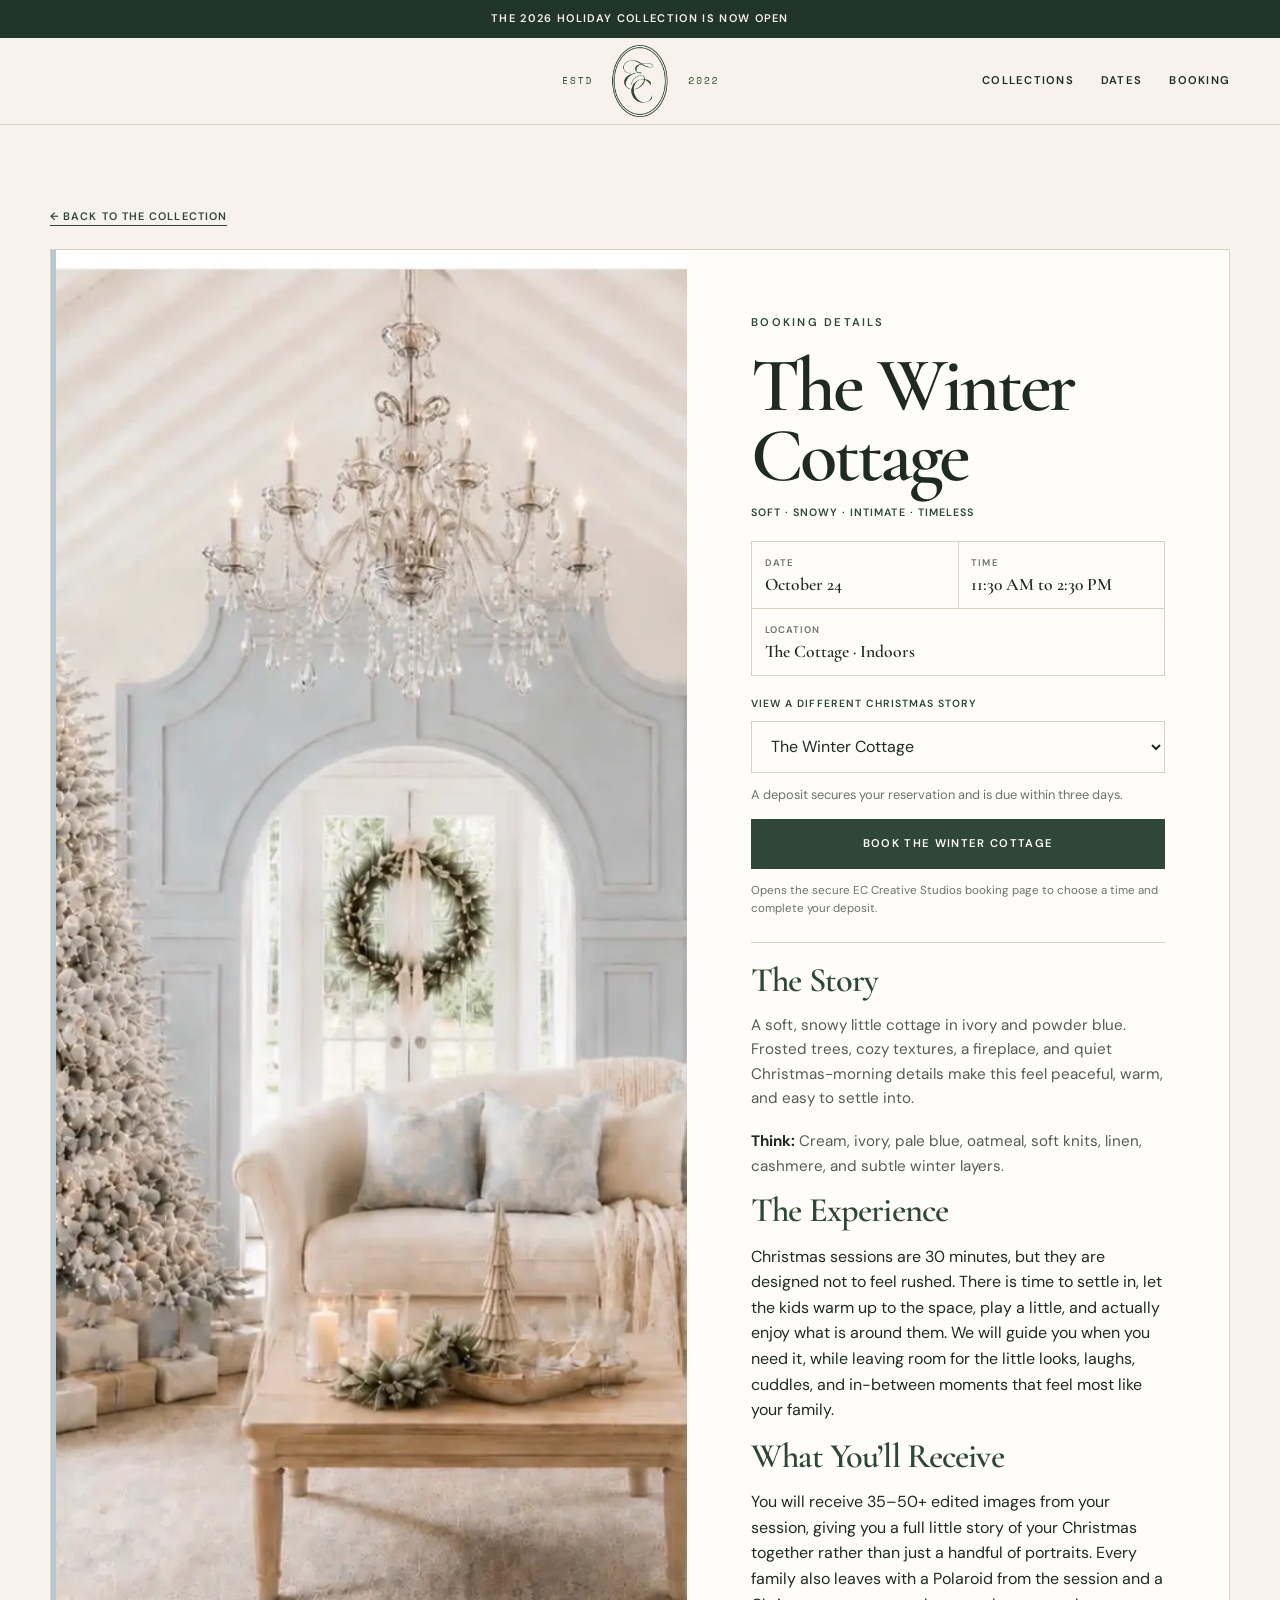
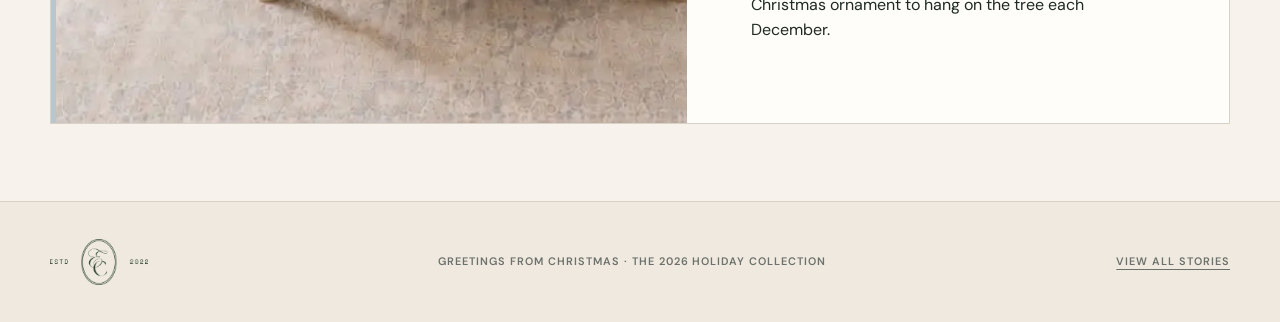
==== commit d7ecd2fd: "Update 2026 holiday stories and session experience" ====
--- a/booking.html
+++ b/booking.html
@@ -4,7 +4,7 @@
   <meta charset="utf-8" />
   <meta name="viewport" content="width=device-width, initial-scale=1" />
   <meta name="theme-color" content="#f7f3ec" />
-  <meta name="description" content="View dates, styling direction, and booking access for the 2026 EC Creative Studios Christmas collection." />
+  <meta name="description" content="View dates, styling direction, experience details, and booking access for the 2026 EC Creative Studios Christmas collection." />
   <meta property="og:title" content="Book Greetings From Christmas | 2026 Holiday Collection" />
   <meta property="og:description" content="Choose your Christmas story, review its details, and reserve your 2026 holiday session." />
   <meta property="og:type" content="website" />
@@ -69,7 +69,7 @@
         <figure class="booking-visual" id="booking-visual">
           <img id="booking-image" src="assets/winter-cottage.webp" alt="Pale blue and white Christmas cottage living room with a chandelier, frosted tree, and soft neutral furnishings" width="1320" height="1589" fetchpriority="high" decoding="async" />
           <div class="booking-image-pending" id="booking-image-pending" hidden>
-            <span>Christmas Bound</span>
+            <span>Holiday Story</span>
             <strong>Photography coming soon</strong>
           </div>
         </figure>
@@ -77,7 +77,7 @@
         <div class="booking-detail">
           <p class="eyebrow">Booking details</p>
           <h1 id="booking-title">The Winter Cottage</h1>
-          <p class="booking-feeling" id="booking-feeling">Soft · Intimate · Wintery · Timeless</p>
+          <p class="booking-feeling" id="booking-feeling">Soft · Snowy · Intimate · Timeless</p>
           <dl class="booking-meta-grid">
             <div>
               <dt>Date</dt>
@@ -106,8 +106,19 @@
 
           <div class="booking-story-notes" aria-labelledby="booking-story-heading">
             <h2 id="booking-story-heading">The Story</h2>
-            <p class="booking-description" id="booking-description">A quiet winter morning tucked away at the cottage. Soft whites, icy blues, natural wood, snowy trees, and candlelight create a peaceful Christmas setting made for connection and soft, lived-in moments.</p>
+            <p class="booking-description" id="booking-description">A soft, snowy little cottage in ivory and powder blue. Frosted trees, cozy textures, a fireplace, and quiet Christmas-morning details make this feel peaceful, warm, and easy to settle into.</p>
             <p class="booking-think" id="booking-think"><strong>Think:</strong> Cream, ivory, pale blue, oatmeal, soft knits, linen, cashmere, and subtle winter layers.</p>
+
+            <div id="booking-special-experience" hidden>
+              <h2 id="booking-experience-title"></h2>
+              <p id="booking-experience-description"></p>
+            </div>
+
+            <h2>The Experience</h2>
+            <p>Christmas sessions are 30 minutes, but they are designed not to feel rushed. There is time to settle in, let the kids warm up to the space, play a little, and actually enjoy what is around them. We will guide you when you need it, while leaving room for the little looks, laughs, cuddles, and in-between moments that feel most like your family.</p>
+
+            <h2>What You’ll Receive</h2>
+            <p>You will receive 35–50+ edited images from your session, giving you a full little story of your Christmas together rather than just a handful of portraits. Every family also leaves with a Polaroid from the session and a Christmas ornament to hang on the tree each December.</p>
           </div>
 
           <noscript>
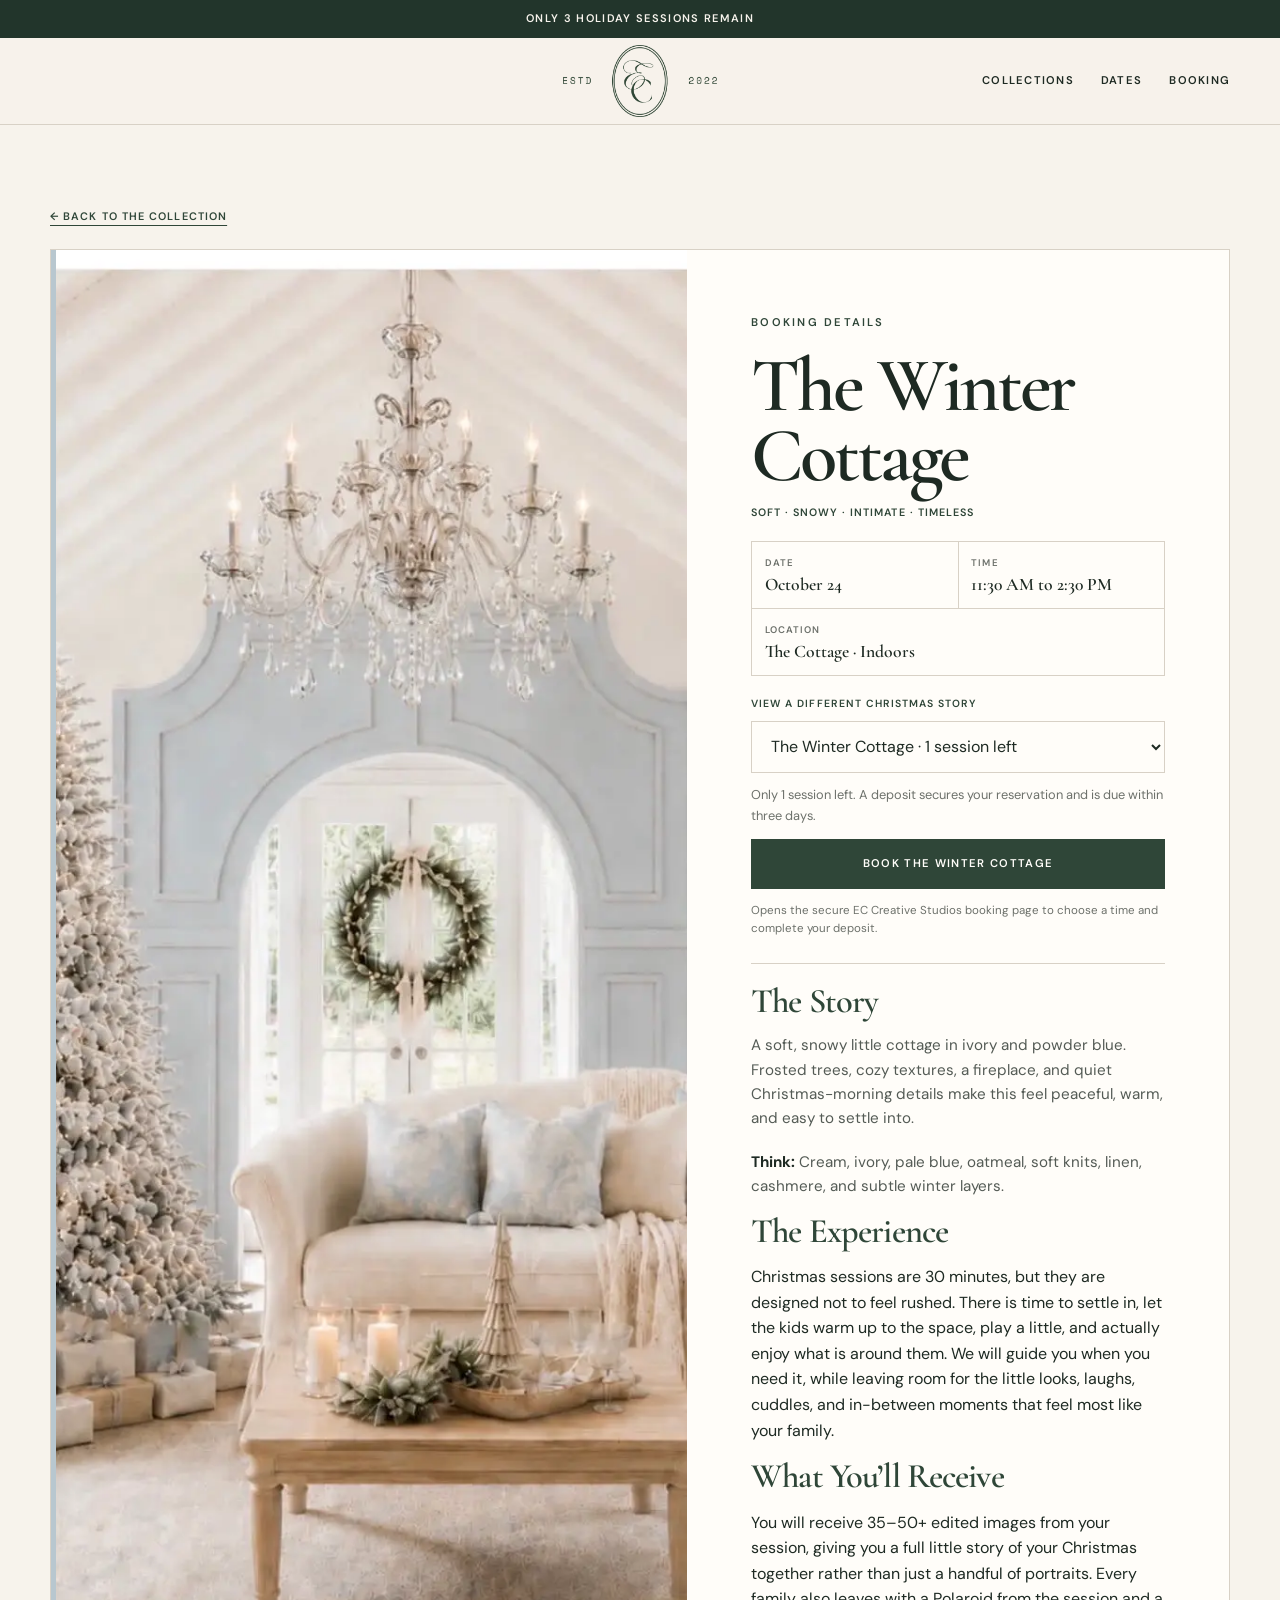
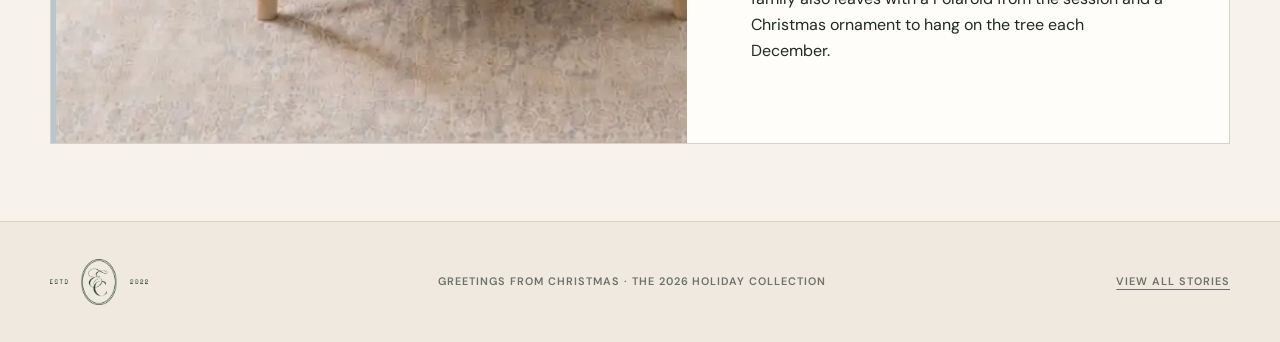
==== commit 1e0ecdb4: "Show sold out and remaining holiday sessions" ====
--- a/booking.html
+++ b/booking.html
@@ -100,7 +100,7 @@
             </select>
           </div>
 
-          <p class="booking-status" id="booking-status">A deposit secures your reservation and is due within three days.</p>
+          <p class="booking-status" id="booking-status">Only 1 session left. A deposit secures your reservation and is due within three days.</p>
           <a class="button button-primary booking-button" id="booking-button" href="https://ECCreativeStudio.pixieset.com/booking/The-Winter-Cottage" aria-disabled="false">Book The Winter Cottage</a>
           <p class="booking-external-note">Opens the secure EC Creative Studios booking page to choose a time and complete your deposit.</p>
 
--- a/styles.css
+++ b/styles.css
@@ -459,6 +459,33 @@
   background: var(--green-dark);
   border-color: var(--green-dark);
 }
+.text-link.is-disabled {
+  background: transparent;
+  border-color: var(--line);
+  color: var(--muted);
+  cursor: default;
+  pointer-events: none;
+}
+.story.is-sold-out .story-media img {
+  filter: saturate(.72);
+}
+.story-availability {
+  color: var(--red);
+  font-weight: 700;
+}
+.story-availability.is-sold-out {
+  color: var(--muted);
+}
+.schedule-row.is-sold-out {
+  color: rgba(255,255,255,.52);
+}
+.schedule-row.is-sold-out:hover {
+  color: rgba(255,255,255,.72);
+}
+.schedule-row.is-available .schedule-action {
+  color: #fff;
+  font-weight: 700;
+}
 
 .schedule {
   padding: 7rem 0;
